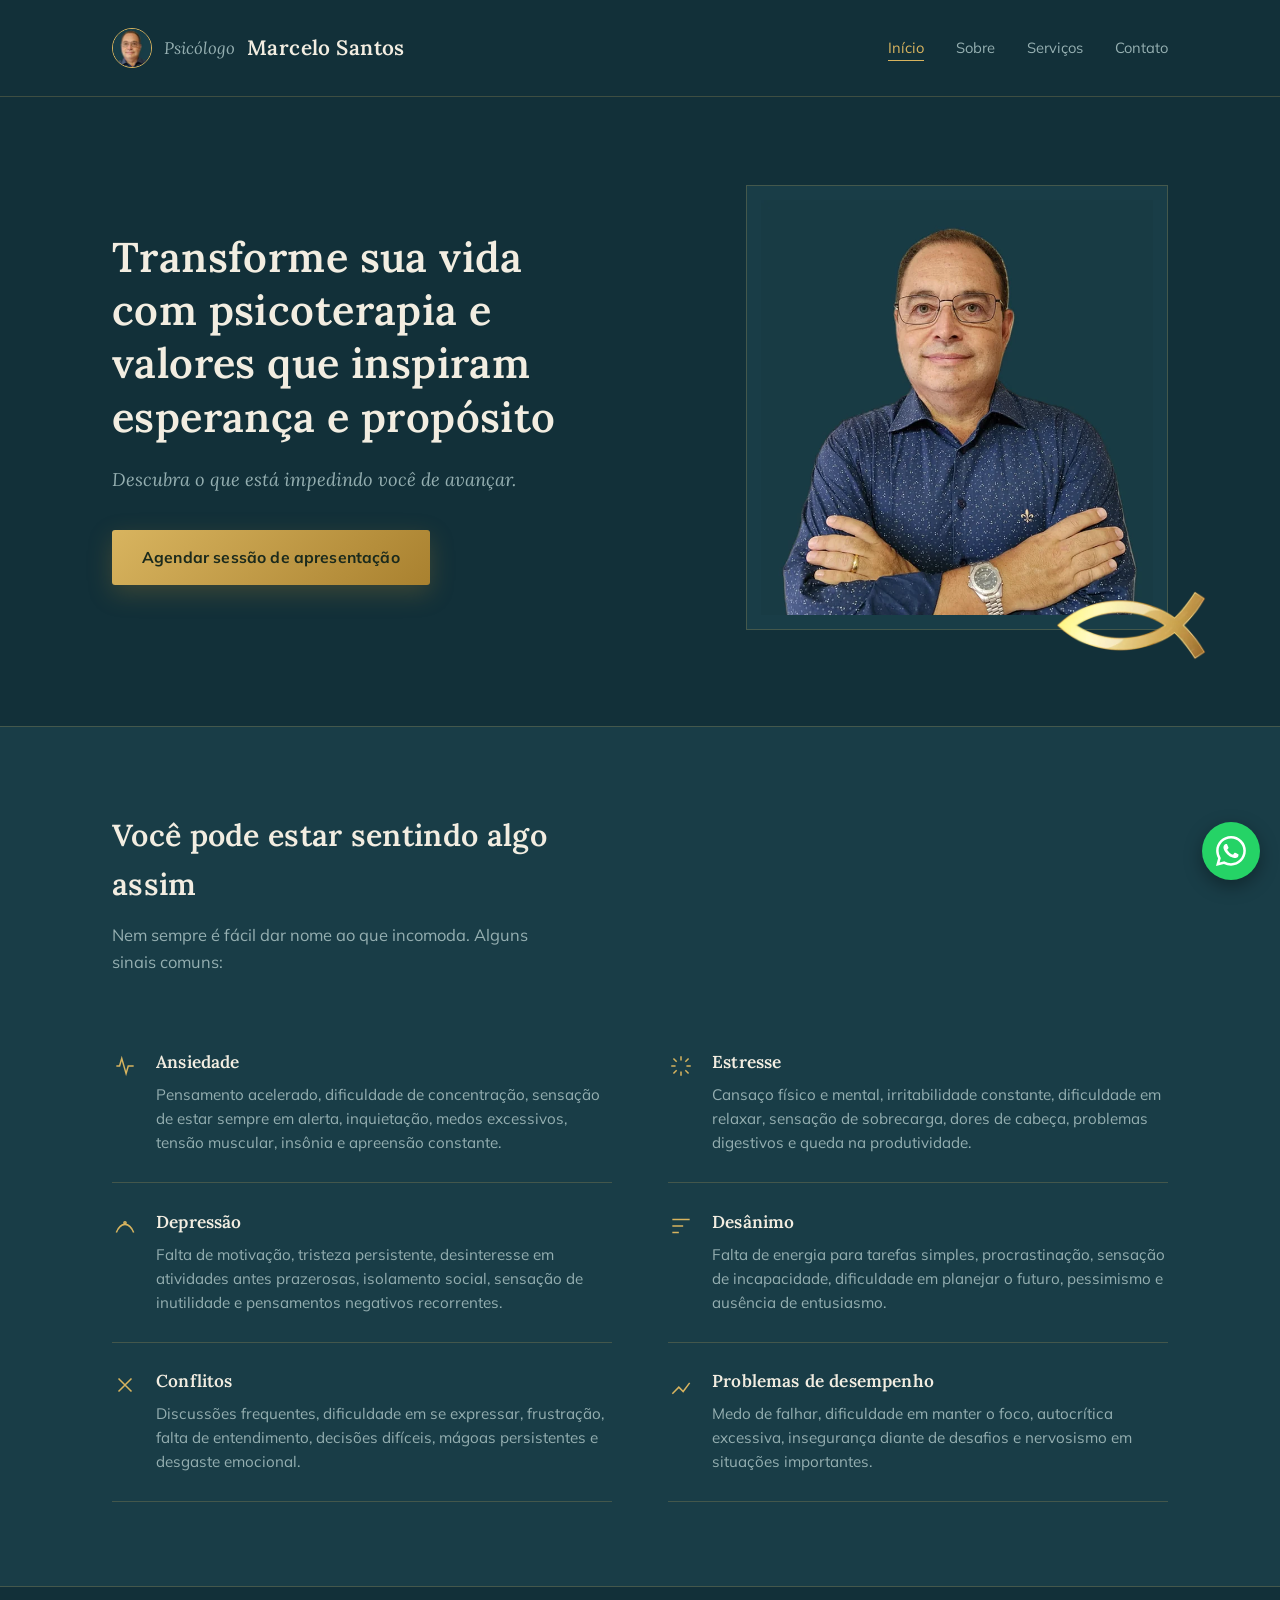
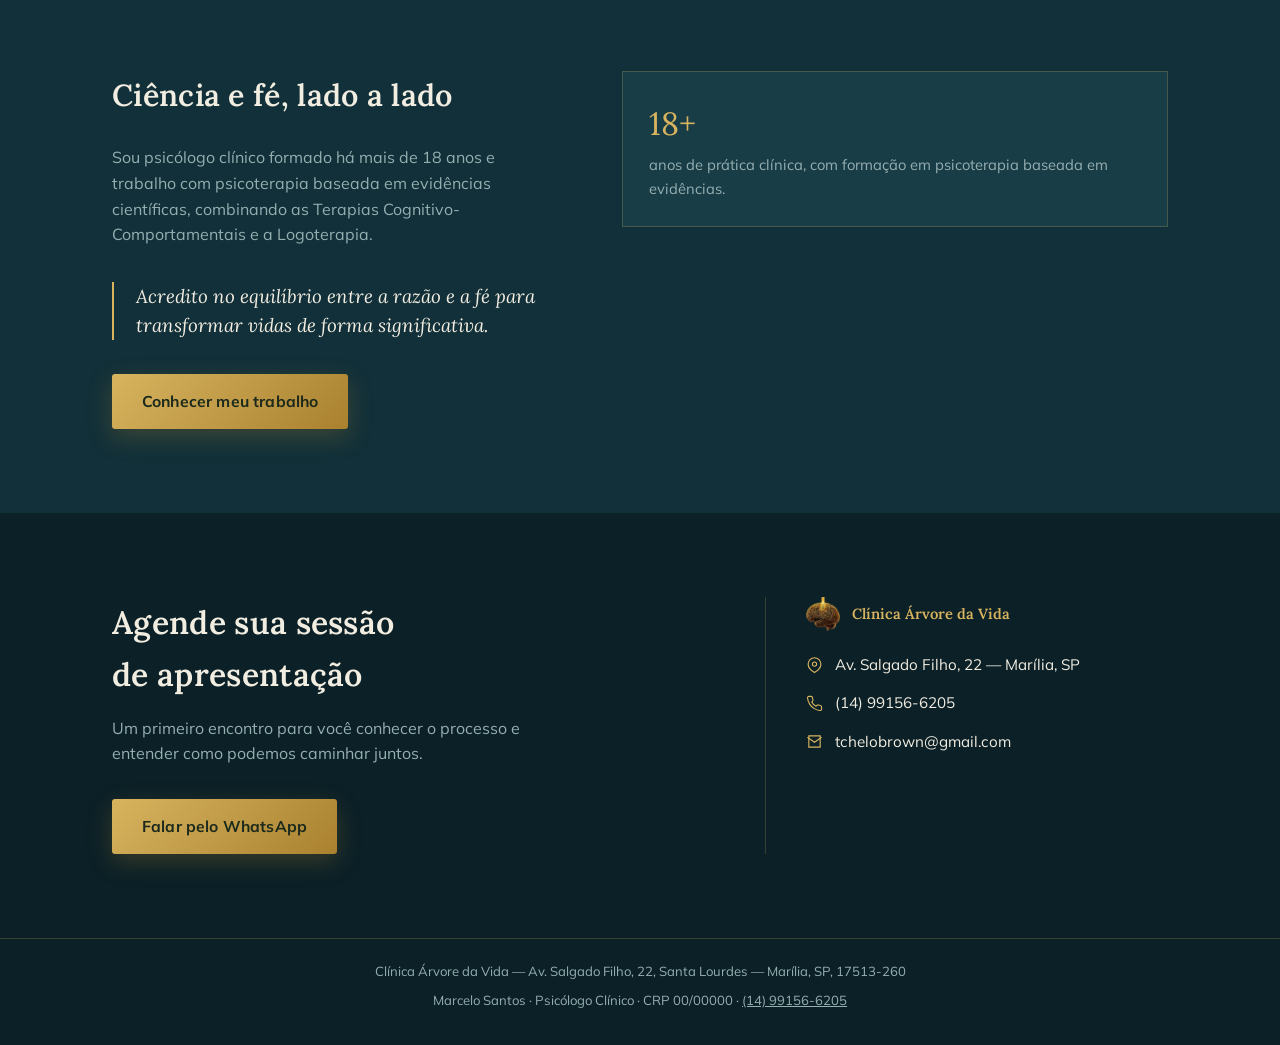
==== index.html @ e7fb35c3 "Adiciona botao flutuante de WhatsApp" ====
<!DOCTYPE html>
<html lang="pt-BR">
<head>
<meta charset="UTF-8">
<meta name="viewport" content="width=device-width, initial-scale=1.0">
<title>Marcelo Santos | Psicólogo clínico em Marília</title>
<meta name="description" content="Psicoterapia baseada em evidências. Atendimento online e presencial em Marília, SP.">
<link rel="canonical" href="https://www.psimarcelosantos.com.br/">
<meta property="og:type" content="website">
<meta property="og:locale" content="pt_BR">
<meta property="og:site_name" content="Marcelo Santos | Psicólogo clínico">
<meta property="og:title" content="Marcelo Santos | Psicólogo clínico em Marília">
<meta property="og:description" content="Psicoterapia baseada em evidências. Atendimento online e presencial em Marília, SP.">
<meta property="og:url" content="https://www.psimarcelosantos.com.br/">
<meta property="og:image" content="https://www.psimarcelosantos.com.br/assets/img/og-marcelo.jpg">
<meta property="og:image:width" content="1200">
<meta property="og:image:height" content="630">
<meta property="og:image:alt" content="Marcelo Santos, psicólogo clínico">
<meta name="twitter:card" content="summary_large_image">
<meta name="twitter:title" content="Marcelo Santos | Psicólogo clínico em Marília">
<meta name="twitter:description" content="Psicoterapia baseada em evidências. Atendimento online e presencial em Marília, SP.">
<meta name="twitter:image" content="https://www.psimarcelosantos.com.br/assets/img/og-marcelo.jpg">
<link rel="icon" type="image/png" sizes="32x32" href="assets/img/favicon-32.png">
<link rel="apple-touch-icon" href="assets/img/apple-touch-icon.png">
<meta name="theme-color" content="#123039">
<link rel="preconnect" href="https://fonts.googleapis.com">
<link rel="preconnect" href="https://fonts.gstatic.com" crossorigin>
<link href="https://fonts.googleapis.com/css2?family=Lora:ital,wght@0,400;0,500;0,600;1,400&family=Mulish:wght@400;500;600;700;800&display=swap" rel="stylesheet">
<link rel="stylesheet" href="assets/css/style.css">
<script type="application/ld+json">
{
  "@context": "https://schema.org",
  "@type": "Psychologist",
  "@id": "https://www.psimarcelosantos.com.br/#marcelo",
  "name": "Marcelo Santos",
  "description": "Psicólogo clínico com mais de 18 anos de prática, atuando com Terapias Cognitivo-Comportamentais e Logoterapia.",
  "url": "https://www.psimarcelosantos.com.br/",
  "image": "https://www.psimarcelosantos.com.br/assets/img/og-marcelo.jpg",
  "telephone": "+55-14-99156-6205",
  "email": "tchelobrown@gmail.com",
  "priceRange": "$$",
  "address": {
    "@type": "PostalAddress",
    "streetAddress": "Av. Salgado Filho, 22",
    "addressLocality": "Marília",
    "addressRegion": "SP",
    "postalCode": "17513-260",
    "addressCountry": "BR"
  },
  "areaServed": [
    {
      "@type": "City",
      "name": "Marília"
    },
    {
      "@type": "Country",
      "name": "Brasil"
    }
  ],
  "availableService": [
    {
      "@type": "MedicalTherapy",
      "name": "Terapia Cognitivo-Comportamental"
    },
    {
      "@type": "MedicalTherapy",
      "name": "Logoterapia"
    }
  ],
  "medicalSpecialty": "Psychiatric",
  "knowsLanguage": "pt-BR"
}
</script>
<script>document.documentElement.classList.add("js");</script>
</head>
<body>

<header>
  <div class="wrap">
    <a class="brand" href="index.html" style="text-decoration:none;">
      <img class="avatar" src="assets/img/avatar-80.webp" alt="" width="40" height="40">
      <span class="first">Psicólogo</span>
      <span class="last">Marcelo Santos</span>
    </a>
    <nav>
      <a class="active" href="index.html">Início</a>
      <a href="sobre.html">Sobre</a>
      <a href="servicos.html">Serviços</a>
      <a href="contato.html">Contato</a>
    </nav>
  </div>
</header>

<section class="hero">
  <div class="wrap">
    <div>
      <h1>Transforme sua vida com psicoterapia e valores que inspiram esperança e propósito</h1>
      <p class="sub">Descubra o que está impedindo você de avançar.</p>
      <a class="btn-gold" href="https://wa.me/5514991566205" target="_blank" rel="noopener">Agendar sessão de apresentação</a>
    </div>
    <div class="hero-photo">
      <div class="frame">
        <img src="assets/img/marcelo.webp" alt="Marcelo Santos, psicólogo clínico" width="700" height="742" fetchpriority="high">
      </div>
      <img class="fish-watermark" src="assets/img/peixe.webp" alt="" aria-hidden="true" width="320" height="148">
    </div>
  </div>
</section>

<section class="signs" id="sinais">
  <div class="wrap">
    <div class="section-head" data-reveal>
      <h2>Você pode estar sentindo algo assim</h2>
      <p>Nem sempre é fácil dar nome ao que incomoda. Alguns sinais comuns:</p>
    </div>
    <div class="signs-grid">

      <div class="sign" data-reveal data-reveal-delay="0">
        <svg viewBox="0 0 24 24" aria-hidden="true"><path d="M4 12h3l2-7 4 14 2-7h5"/></svg>
        <div>
          <h3>Ansiedade</h3>
          <p>Pensamento acelerado, dificuldade de concentração, sensação de estar sempre em alerta, inquietação, medos excessivos, tensão muscular, insônia e apreensão constante.</p>
        </div>
      </div>

      <div class="sign" data-reveal data-reveal-delay="70">
        <svg viewBox="0 0 24 24" aria-hidden="true"><path d="M12 3v4M12 17v4M5 5l3 3M16 16l3 3M3 12h4M17 12h4M5 19l3-3M16 8l3-3"/></svg>
        <div>
          <h3>Estresse</h3>
          <p>Cansaço físico e mental, irritabilidade constante, dificuldade em relaxar, sensação de sobrecarga, dores de cabeça, problemas digestivos e queda na produtividade.</p>
        </div>
      </div>

      <div class="sign" data-reveal data-reveal-delay="140">
        <svg viewBox="0 0 24 24" aria-hidden="true"><path d="M4 18c4-10 12-10 16 0"/><circle cx="12" cy="9" r="1"/></svg>
        <div>
          <h3>Depressão</h3>
          <p>Falta de motivação, tristeza persistente, desinteresse em atividades antes prazerosas, isolamento social, sensação de inutilidade e pensamentos negativos recorrentes.</p>
        </div>
      </div>

      <div class="sign" data-reveal data-reveal-delay="210">
        <svg viewBox="0 0 24 24" aria-hidden="true"><path d="M4 6h16M4 12h10M4 18h6"/></svg>
        <div>
          <h3>Desânimo</h3>
          <p>Falta de energia para tarefas simples, procrastinação, sensação de incapacidade, dificuldade em planejar o futuro, pessimismo e ausência de entusiasmo.</p>
        </div>
      </div>

      <div class="sign" data-reveal data-reveal-delay="280">
        <svg viewBox="0 0 24 24" aria-hidden="true"><path d="M6 6l6 6-6 6M18 6l-6 6 6 6"/></svg>
        <div>
          <h3>Conflitos</h3>
          <p>Discussões frequentes, dificuldade em se expressar, frustração, falta de entendimento, decisões difíceis, mágoas persistentes e desgaste emocional.</p>
        </div>
      </div>

      <div class="sign" data-reveal data-reveal-delay="350">
        <svg viewBox="0 0 24 24" aria-hidden="true"><path d="M4 20l6-6 4 4 6-8"/></svg>
        <div>
          <h3>Problemas de desempenho</h3>
          <p>Medo de falhar, dificuldade em manter o foco, autocrítica excessiva, insegurança diante de desafios e nervosismo em situações importantes.</p>
        </div>
      </div>

    </div>
  </div>
</section>

<section class="bio">
  <div class="wrap">
    <div>
      <h2>Ciência e fé, lado a lado</h2>
      <p>Sou psicólogo clínico formado há mais de 18 anos e trabalho com psicoterapia baseada em evidências científicas, combinando as Terapias Cognitivo-Comportamentais e a Logoterapia.</p>
      <p class="pull">Acredito no equilíbrio entre a razão e a fé para transformar vidas de forma significativa.</p>
      <a class="btn-gold" href="sobre.html">Conhecer meu trabalho</a>
    </div>
    <div class="bio-side" data-reveal>
      <div class="credential">
        <span class="num">18+</span>
        <p>anos de prática clínica, com formação em psicoterapia baseada em evidências.</p>
      </div>
    </div>
  </div>
</section>

<section class="cta">
  <div class="wrap">
    <div>
      <h2>Agende sua sessão de apresentação</h2>
      <p>Um primeiro encontro para você conhecer o processo e entender como podemos caminhar juntos.</p>
      <a class="btn-gold" href="https://wa.me/5514991566205" target="_blank" rel="noopener">Falar pelo WhatsApp</a>
    </div>
    <div class="contact-block" data-reveal>
      <div class="clinic">
        <img class="clinic-logo" src="assets/img/cerebro.webp" alt="" width="140" height="137" loading="lazy">
        <span><strong>Clínica Árvore da Vida</strong></span>
      </div>
      <div class="contact-line">
        <svg viewBox="0 0 24 24" aria-hidden="true"><path d="M21 10c0 7-9 12-9 12s-9-5-9-12a9 9 0 0 1 18 0z"/><circle cx="12" cy="10" r="3"/></svg>
        <a href="https://www.google.com/maps/search/?api=1&amp;query=Av.+Salgado+Filho,+22,+Santa+Lourdes,+Mar%C3%ADlia+-+SP,+17513-260" target="_blank" rel="noopener">Av. Salgado Filho, 22 — Marília, SP</a>
      </div>
      <div class="contact-line">
        <svg viewBox="0 0 24 24" aria-hidden="true"><path d="M22 16.92v3a2 2 0 0 1-2.18 2 19.8 19.8 0 0 1-8.63-3.07 19.5 19.5 0 0 1-6-6 19.8 19.8 0 0 1-3.07-8.67A2 2 0 0 1 4.11 2h3a2 2 0 0 1 2 1.72c.13.96.36 1.9.68 2.81a2 2 0 0 1-.45 2.11L8.09 9.91a16 16 0 0 0 6 6l1.27-1.27a2 2 0 0 1 2.11-.45c.91.32 1.85.55 2.81.68A2 2 0 0 1 22 16.92z"/></svg>
        <a href="tel:+5514991566205">(14) 99156-6205</a>
      </div>
      <div class="contact-line">
        <svg viewBox="0 0 24 24" aria-hidden="true"><path d="M4 4h16v16H4z"/><path d="M22 6l-10 7L2 6"/></svg>
        <a href="mailto:tchelobrown@gmail.com">tchelobrown@gmail.com</a>
      </div>
    </div>
  </div>
</section>

<!-- TODO Pedro: o CRP é obrigatório em divulgação (CFP). Pedir o número ao Marcelo e trocar abaixo. -->
<footer>
  <div class="wrap">
    <p style="margin:0 0 8px;">Clínica Árvore da Vida — Av. Salgado Filho, 22, Santa Lourdes — Marília, SP, 17513-260</p>
    <p style="margin:0;">Marcelo Santos · Psicólogo Clínico · CRP 00/00000 · <a href="tel:+5514991566205">(14) 99156-6205</a></p>
  </div>
</footer>

<script src="assets/js/reveal.js" defer></script>

<a class="whats-float"
   href="https://wa.me/5514991566205?text=Ol%C3%A1%2C%20vim%20pelo%20site%20e%20gostaria%20de%20agendar%20uma%20sess%C3%A3o%20de%20apresenta%C3%A7%C3%A3o."
   target="_blank" rel="noopener"
   aria-label="Conversar pelo WhatsApp">
  <span class="ico" aria-hidden="true"></span>
</a>
</body>
</html>
---- assets/css/style.css ----
:root{
    --bg-deep:#123039;
    --bg-panel:#193d47;
    --bg-darker:#0b2027;
    --text-light:#f2ede1;
    --text-muted:#95afb1;
    --gold:#d8b45f;
    --gold-deep:#a9812f;
    --line: rgba(216,180,95,0.22);
  }
  *{box-sizing:border-box;}
  html{scroll-behavior:smooth;}
  body{
    margin:0;
    background:var(--bg-deep);
    color:var(--text-light);
    font-family:'Mulish', sans-serif;
    line-height:1.6;
    -webkit-font-smoothing:antialiased;
  }
  h1,h2,h3,.serif{
    font-family:'Lora', serif;
    font-weight:600;
    letter-spacing:0.01em;
    color:var(--text-light);
  }
  a{color:inherit;}
  img{max-width:100%; display:block;}
  .wrap{
    max-width:1120px;
    margin:0 auto;
    padding:0 32px;
  }
  .fish{
    display:inline-block;
    vertical-align:middle;
  }

  /* ---------- header ---------- */
  header{
    padding:28px 0;
    border-bottom:1px solid var(--line);
  }
  header .wrap{
    display:flex;
    align-items:center;
    justify-content:space-between;
  }
  .brand{
    display:flex;
    align-items:center;
    gap:12px;
    font-family:'Lora', serif;
  }
  .brand .avatar{
    width:40px;
    height:40px;
    border-radius:50%;
    object-fit:cover;
    border:1px solid var(--gold);
  }
  .brand .first{font-size:1.05rem; color:var(--text-muted); font-style:italic;}
  .brand .last{font-size:1.3rem; font-weight:600; letter-spacing:0.02em;}
  header nav a{
    color:var(--text-muted);
    text-decoration:none;
    font-size:0.92rem;
    margin-left:28px;
  }
  header nav a:hover{color:var(--gold);}
  @media (max-width:640px){ header nav{display:none;} }

  /* ---------- hero ---------- */
  .hero{
    padding:88px 0 96px;
  }
  .hero .wrap{
    display:grid;
    grid-template-columns:1.15fr 0.85fr;
    gap:64px;
    align-items:center;
  }
  .hero h1{
    font-size:2.6rem;
    line-height:1.28;
    margin:0 0 22px;
    max-width:16ch;
  }
  .hero .sub{
    font-size:1.15rem;
    color:var(--text-muted);
    max-width:38ch;
    margin:0 0 36px;
    font-style:italic;
    font-family:'Lora', serif;
  }
  .btn-gold{
    display:inline-block;
    background:linear-gradient(135deg, var(--gold), var(--gold-deep));
    color:#1b2a1c;
    font-weight:700;
    padding:15px 30px;
    border-radius:3px;
    text-decoration:none;
    font-size:0.98rem;
    letter-spacing:0.01em;
    box-shadow:0 8px 24px rgba(169,129,47,0.28);
  }
  .btn-gold:hover{filter:brightness(1.06);}
  .hero-photo{
    position:relative;
  }
  .hero-photo .frame{
    position:relative;
    border:1px solid var(--line);
    padding:14px;
    background:var(--bg-panel);
  }
  .hero-photo img{
    width:100%;
    filter:saturate(0.92) contrast(1.02);
  }
  .hero-photo .fish-watermark{
    position:absolute;
    right:-38px;
    bottom:-30px;
    width:150px;
    height:auto;
    opacity:1;
  }
  @media (max-width:760px){
    .hero-photo .fish-watermark{width:104px; right:-14px; bottom:-18px;}
  }

  /* ---------- section shared ---------- */
  section{padding:84px 0;}
  .section-head{
    max-width:44ch;
    margin:0 0 48px;
  }
  .section-head h2{
    font-size:1.9rem;
    margin:0 0 14px;
  }
  .section-head p{
    color:var(--text-muted);
    margin:0;
    font-size:1.03rem;
  }

  /* ---------- signs / symptoms ---------- */
  .signs{background:var(--bg-panel); border-top:1px solid var(--line); border-bottom:1px solid var(--line);}
  .signs-grid{
    display:grid;
    grid-template-columns:repeat(2, 1fr);
    column-gap:56px;
  }
  .sign{
    padding:26px 0;
    border-bottom:1px solid var(--line);
    display:flex;
    gap:18px;
  }
  .sign svg{flex:none; width:26px; height:26px; margin-top:4px; stroke:var(--gold); fill:none; stroke-width:1.4;}
  .sign h3{font-size:1.08rem; margin:0 0 6px; font-weight:600;}
  .sign p{margin:0; color:var(--text-muted); font-size:0.95rem;}
  @media (max-width:760px){ .signs-grid{grid-template-columns:1fr;} }

  /* ---------- bio ---------- */
  .bio .wrap{
    display:grid;
    grid-template-columns:0.9fr 1.1fr;
    gap:64px;
    align-items:start;
  }
  .bio h2{font-size:1.9rem; margin:0 0 26px;}
  .bio p{margin:0 0 20px; color:var(--text-muted); max-width:56ch;}
  .bio .pull{
    font-family:'Lora', serif;
    font-style:italic;
    color:var(--text-light);
    font-size:1.18rem;
    line-height:1.55;
    border-left:2px solid var(--gold);
    padding-left:22px;
    margin:34px 0;
    max-width:48ch;
  }
  .bio-side{position:sticky; top:32px;}
  .bio-side .credential{
    border:1px solid var(--line);
    padding:26px;
    background:var(--bg-panel);
  }
  .bio-side .credential .num{
    font-family:'Lora', serif;
    font-size:2rem;
    color:var(--gold);
    display:block;
    margin-bottom:4px;
  }
  .bio-side .credential p{color:var(--text-muted); font-size:0.92rem; margin:0;}
  @media (max-width:760px){
    .bio .wrap{grid-template-columns:1fr;}
    .bio-side{position:static; margin-top:32px;}
  }

  /* ---------- faq ---------- */
  .faq{background:var(--bg-panel); border-top:1px solid var(--line); border-bottom:1px solid var(--line);}
  .faq-list{max-width:760px;}
  details{
    border-bottom:1px solid var(--line);
    padding:20px 0;
  }
  summary{
    cursor:pointer;
    list-style:none;
    font-family:'Lora', serif;
    font-size:1.08rem;
    display:flex;
    justify-content:space-between;
    align-items:center;
    gap:16px;
  }
  summary::-webkit-details-marker{display:none;}
  summary .plus{
    flex:none;
    width:22px; height:22px;
    border:1px solid var(--gold);
    border-radius:50%;
    position:relative;
  }
  summary .plus::before, summary .plus::after{
    content:'';
    position:absolute;
    background:var(--gold);
    top:50%; left:50%;
  }
  summary .plus::before{width:9px; height:1.4px; transform:translate(-50%,-50%);}
  summary .plus::after{width:1.4px; height:9px; transform:translate(-50%,-50%) rotate(0deg); transition:transform .3s cubic-bezier(0.32,0.72,0,1);}
  details[open] summary .plus::after{transform:translate(-50%,-50%) rotate(90deg);}
  details p{
    color:var(--text-muted);
    margin:16px 0 0;
    max-width:64ch;
    font-size:0.97rem;
  }

  /* ---------- cta / footer ---------- */
  .cta{background:var(--bg-darker); text-align:left;}
  .cta .wrap{
    display:grid;
    grid-template-columns:1.2fr 0.8fr;
    gap:48px;
  }
  .cta h2{font-size:2rem; margin:0 0 16px; max-width:16ch;}
  .cta p{color:var(--text-muted); max-width:42ch; margin:0 0 32px;}
  .contact-block{border-left:1px solid var(--line); padding-left:40px;}
  .contact-block .clinic{
    display:flex; align-items:center; gap:12px;
    margin-bottom:22px;
    color:var(--text-muted);
    font-size:0.92rem;
  }
  .contact-block .clinic-logo{
    width:34px;
    height:34px;
    object-fit:contain;
  }
  .contact-block .clinic strong{color:var(--gold); font-family:'Lora', serif; font-weight:600;}
  .contact-line{display:flex; gap:12px; align-items:center; margin-bottom:14px; font-size:0.95rem;}
  .contact-line svg{width:17px; height:17px; stroke:var(--gold); fill:none; stroke-width:1.6;}
  .contact-line a{text-decoration:none; color:var(--text-light);}
  .contact-line a:hover{color:var(--gold);}
  @media (max-width:760px){
    .cta .wrap{grid-template-columns:1fr;}
    .contact-block{border-left:none; padding-left:0; border-top:1px solid var(--line); padding-top:32px;}
  }
  footer{
    background:var(--bg-darker);
    border-top:1px solid var(--line);
    padding:22px 0 34px;
    font-size:0.82rem;
    color:var(--text-muted);
    text-align:center;
  }

  /* ================= navegação multipágina ================= */
  header nav a.active{
    color:var(--gold);
    border-bottom:1px solid var(--gold);
    padding-bottom:3px;
  }
  header nav a:focus-visible,
  .btn-gold:focus-visible,
  a:focus-visible,
  summary:focus-visible{
    outline:2px solid var(--gold);
    outline-offset:3px;
  }
  /* o CSS original escondia a navegação no mobile.
     num site de 4 páginas isso deixa o visitante sem saída. */
  @media (max-width:640px){
    header .wrap{flex-direction:column; gap:16px;}
    header nav{display:flex; flex-wrap:wrap; justify-content:center; gap:6px 0;}
    header nav a{margin:0 14px;}
  }

  /* ================= cabeçalho de página interna ================= */
  .page-head{
    padding:64px 0 52px;
    border-bottom:1px solid var(--line);
    background:var(--bg-darker);
  }
  .page-head h1{
    font-size:clamp(1.9rem, 4vw, 2.7rem);
    margin:0 0 14px;
    max-width:20ch;
  }
  .page-head p{
    color:var(--text-muted);
    max-width:62ch;
    margin:0;
    font-size:1.05rem;
  }

  /* ================= abordagens (serviços) ================= */
  .approach-grid{
    display:grid;
    grid-template-columns:repeat(2, 1fr);
    gap:28px;
    margin-top:40px;
  }
  .approach{
    border:1px solid var(--line);
    border-left:3px solid var(--gold);
    padding:28px 30px;
    background:var(--bg-panel);
  }
  .approach h3{margin:0 0 12px; font-size:1.25rem;}
  .approach p{margin:0; color:var(--text-muted);}
  @media (max-width:760px){ .approach-grid{grid-template-columns:1fr;} }

  /* ================= modalidades ================= */
  .modes{
    display:grid;
    grid-template-columns:repeat(2,1fr);
    gap:28px;
    margin-top:40px;
  }
  .mode{
    padding:30px;
    border:1px solid var(--line);
    background:var(--bg-darker);
  }
  .mode h3{margin:0 0 10px; font-size:1.2rem;}
  .mode p{margin:0; color:var(--text-muted);}
  @media (max-width:760px){ .modes{grid-template-columns:1fr;} }

  /* ================= página de contato ================= */
  .contact-grid{
    display:grid;
    grid-template-columns:1fr 1fr;
    gap:56px;
    align-items:start;
  }
  .contact-card{
    border:1px solid var(--line);
    background:var(--bg-panel);
    padding:34px;
  }
  .contact-card h2{margin:0 0 20px; font-size:1.45rem;}
  .contact-card .contact-line{margin-bottom:16px;}
  .hours{
    margin-top:28px;
    padding-top:22px;
    border-top:1px solid var(--line);
    color:var(--text-muted);
    font-size:0.95rem;
  }
  @media (max-width:760px){ .contact-grid{grid-template-columns:1fr; gap:36px;} }

  /* ================= respeito a preferências do sistema ================= */
  @media (prefers-reduced-motion: reduce){
    html{scroll-behavior:auto;}
    *{transition:none !important; animation:none !important;}
  }

  /* seção em coluna única (serviços/contato) */
  .bio.stack .wrap{display:block;}

  /* ================================================================
     Correção de responsividade.
     O CSS de origem definia .hero .wrap como grid de 2 colunas sem
     nenhum breakpoint, então o hero nunca colapsava no celular.
     Tipografia e espaçamentos também eram todos fixos.
     ================================================================ */

  body{overflow-x:hidden;}

  .wrap{padding:0 clamp(20px, 5vw, 32px);}
  section{padding:clamp(52px, 9vw, 84px) 0;}

  .hero{padding:clamp(48px, 8vw, 88px) 0 clamp(56px, 9vw, 96px);}
  .hero h1{
    font-size:clamp(1.8rem, 5.6vw, 2.6rem);
    max-width:18ch;
  }
  .hero .sub{font-size:clamp(1rem, 2.8vw, 1.15rem);}

  .page-head h1{font-size:clamp(1.75rem, 5.2vw, 2.7rem);}
  .bio h2, .signs h2, .faq h2{font-size:clamp(1.45rem, 4.4vw, 1.9rem);}
  .cta h2{font-size:clamp(1.5rem, 4.6vw, 2rem);}

  @media (max-width:860px){
    .hero .wrap{
      grid-template-columns:1fr;
      gap:40px;
    }
    .hero h1{max-width:100%;}
    .hero .sub{max-width:100%;}
    .hero-photo{max-width:420px;}
    .hero-photo .fish-watermark{width:112px; right:4px; bottom:-22px;}
  }

  @media (max-width:520px){
    .btn-gold{display:block; text-align:center; padding:16px 20px;}
    .hero-photo .frame{padding:10px;}
    .hero-photo .fish-watermark{width:88px; right:2px; bottom:-16px;}
    .brand .last{font-size:1.12rem;}
    .brand .first{font-size:0.95rem;}
    .brand .avatar{width:34px; height:34px;}
    .bio-side .credential .num{font-size:1.7rem;}
    .contact-card{padding:24px 20px;}
  }

  /* Os atributos width/height do HTML entram como dica de estilo.
     Sem height:auto, a altura do atributo trava e a imagem distorce. */
  img{max-width:100%; height:auto;}
  .hero-photo img{width:100%; height:auto;}
  .brand .avatar{height:40px;}
  .clinic-logo{height:auto;}

  footer .wrap{padding-top:0; padding-bottom:0;}
  footer a{color:var(--text-muted);}
  footer a:hover{color:var(--gold);}

  /* Tamanho por contexto: compacto no bloco de CTA, com presença
     na coluna da página de contato. Antes estava preso a
     .contact-block e, fora dali, caía no tamanho natural do arquivo. */
  .clinic{display:flex; align-items:center; gap:14px;}
  .clinic-logo{width:68px; height:68px; object-fit:contain;}
  .contact-block .clinic-logo{width:34px; height:34px;}
  .contact-grid .clinic{gap:16px; margin-bottom:24px;}
  .contact-grid .clinic span{font-size:1.15rem;}
  @media (max-width:520px){ .clinic-logo{width:54px; height:54px;} }

  /* ================================================================
     Revelação no scroll.
     A classe .js é adicionada por um script inline no <head>. Sem JS,
     nada fica escondido: o seletor .js nem existe e o conteúdo aparece.
     ================================================================ */
  .js [data-reveal]{
    opacity:0;
    transform:translateY(14px);
    transition:opacity .55s ease-out, transform .55s ease-out;
    will-change:opacity, transform;
  }
  .js [data-reveal].is-visible{
    opacity:1;
    transform:none;
  }
  @media (prefers-reduced-motion: reduce){
    .js [data-reveal]{opacity:1; transform:none; transition:none;}
  }

  /* O parágrafo entra com um leve deslocamento ao abrir, para o olho
     encontrar o começo do texto em vez de ele surgir pronto. */
  details[open] p{ animation:faq-entra .34s ease-out .04s both; }
  @keyframes faq-entra{
    from{ opacity:0; transform:translateY(-4px); }
    to{ opacity:1; transform:none; }
  }
  @media (prefers-reduced-motion: reduce){
    details[open] p{animation:none;}
    summary .plus::after{transition:none;}
  }

  .whats-float{
    position:fixed;
    right:calc(20px + env(safe-area-inset-right, 0px));
    bottom:calc(20px + env(safe-area-inset-bottom, 0px));
    z-index:1000;
    width:58px; height:58px;
    border-radius:50%;
    background:#25d366;
    display:flex; align-items:center; justify-content:center;
    box-shadow:0 6px 18px rgba(0,0,0,.35);
    transition:transform .2s ease, box-shadow .2s ease;
  }
  .whats-float .ico{
    width:30px; height:30px;
    background:#fff;
    -webkit-mask:url("../img/whatsapp.svg") center / contain no-repeat;
            mask:url("../img/whatsapp.svg") center / contain no-repeat;
  }
  .whats-float:hover{transform:translateY(-2px); box-shadow:0 10px 24px rgba(0,0,0,.4);}
  .whats-float:focus-visible{outline:2px solid var(--gold); outline-offset:4px;}
  @media (max-width:520px){
    .whats-float{width:52px; height:52px; right:calc(16px + env(safe-area-inset-right, 0px)); bottom:calc(16px + env(safe-area-inset-bottom, 0px));}
  }
  /* respiro no fim da página para o botão não cobrir o rodapé no celular */
  @media (max-width:760px){
    footer{padding-bottom:88px;}
  }
  @media (prefers-reduced-motion: reduce){ .whats-float{transition:none;} }
  @media print{ .whats-float{display:none;} }
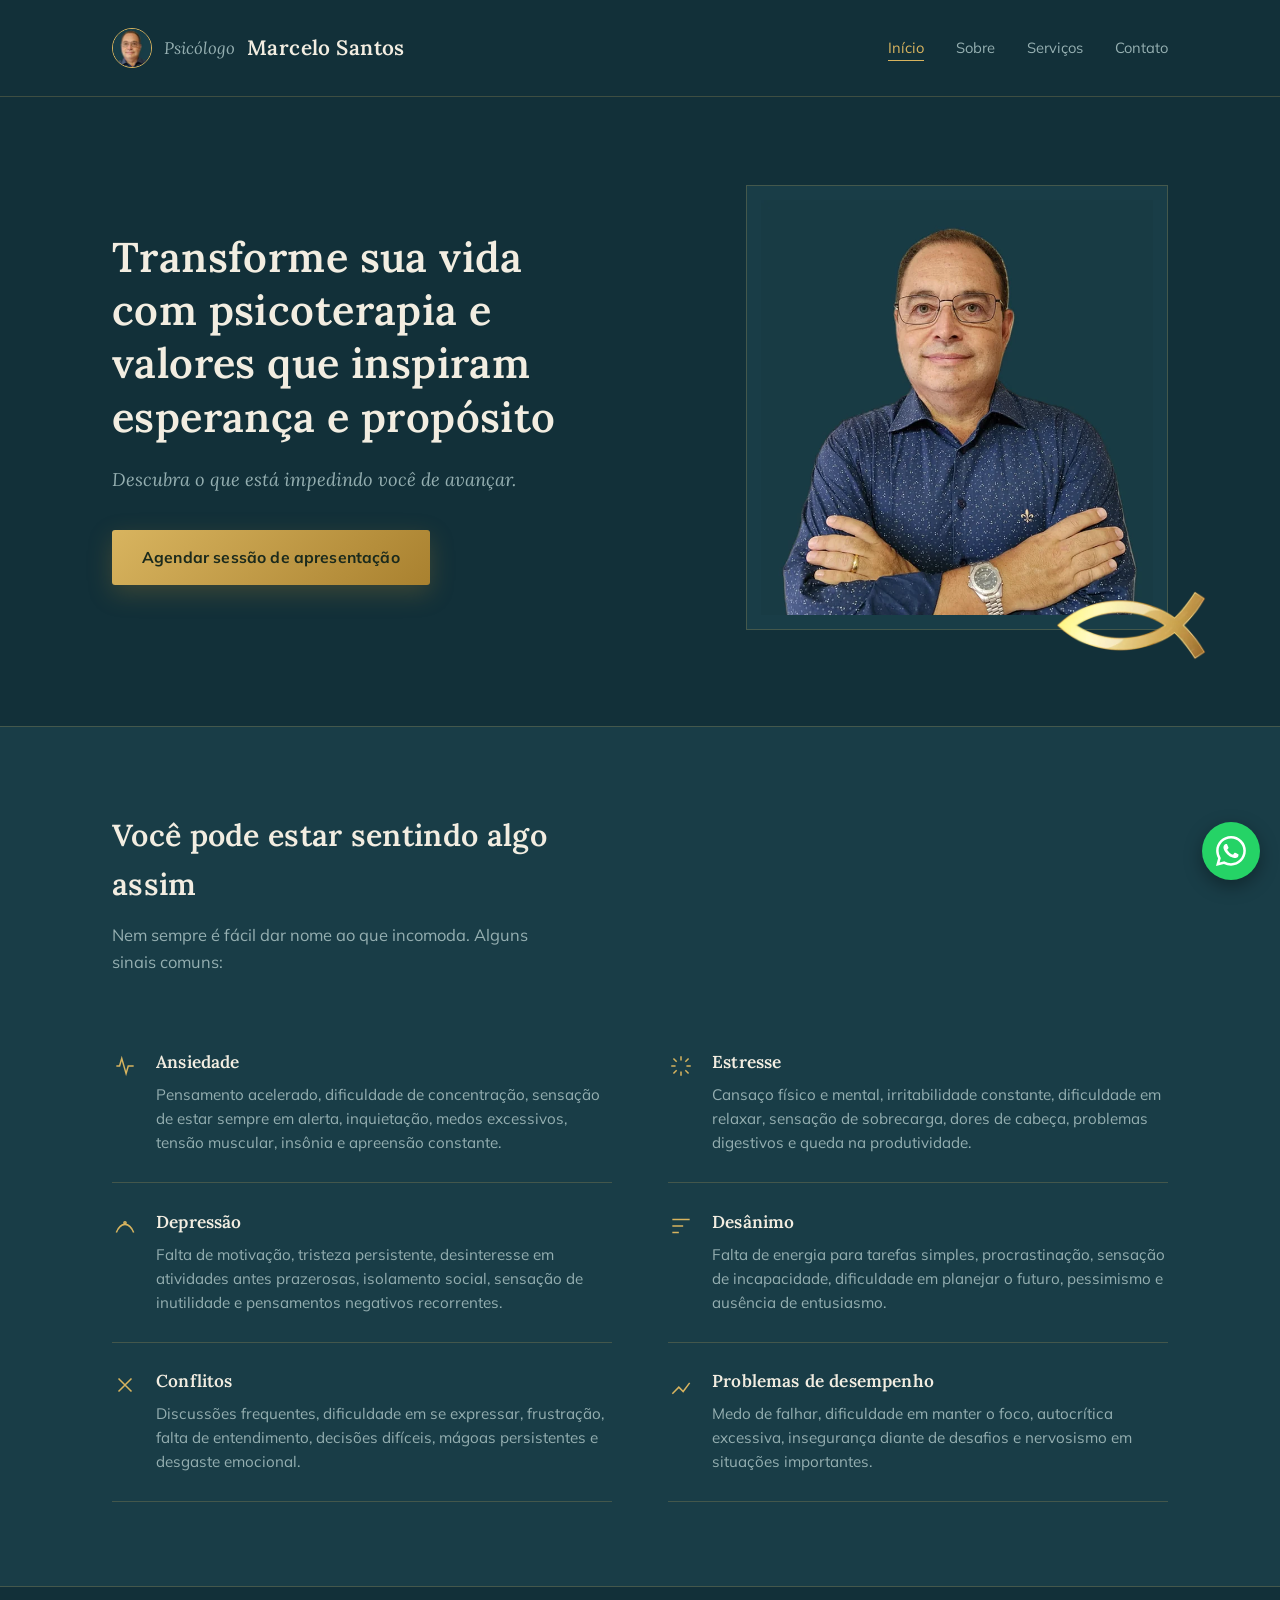
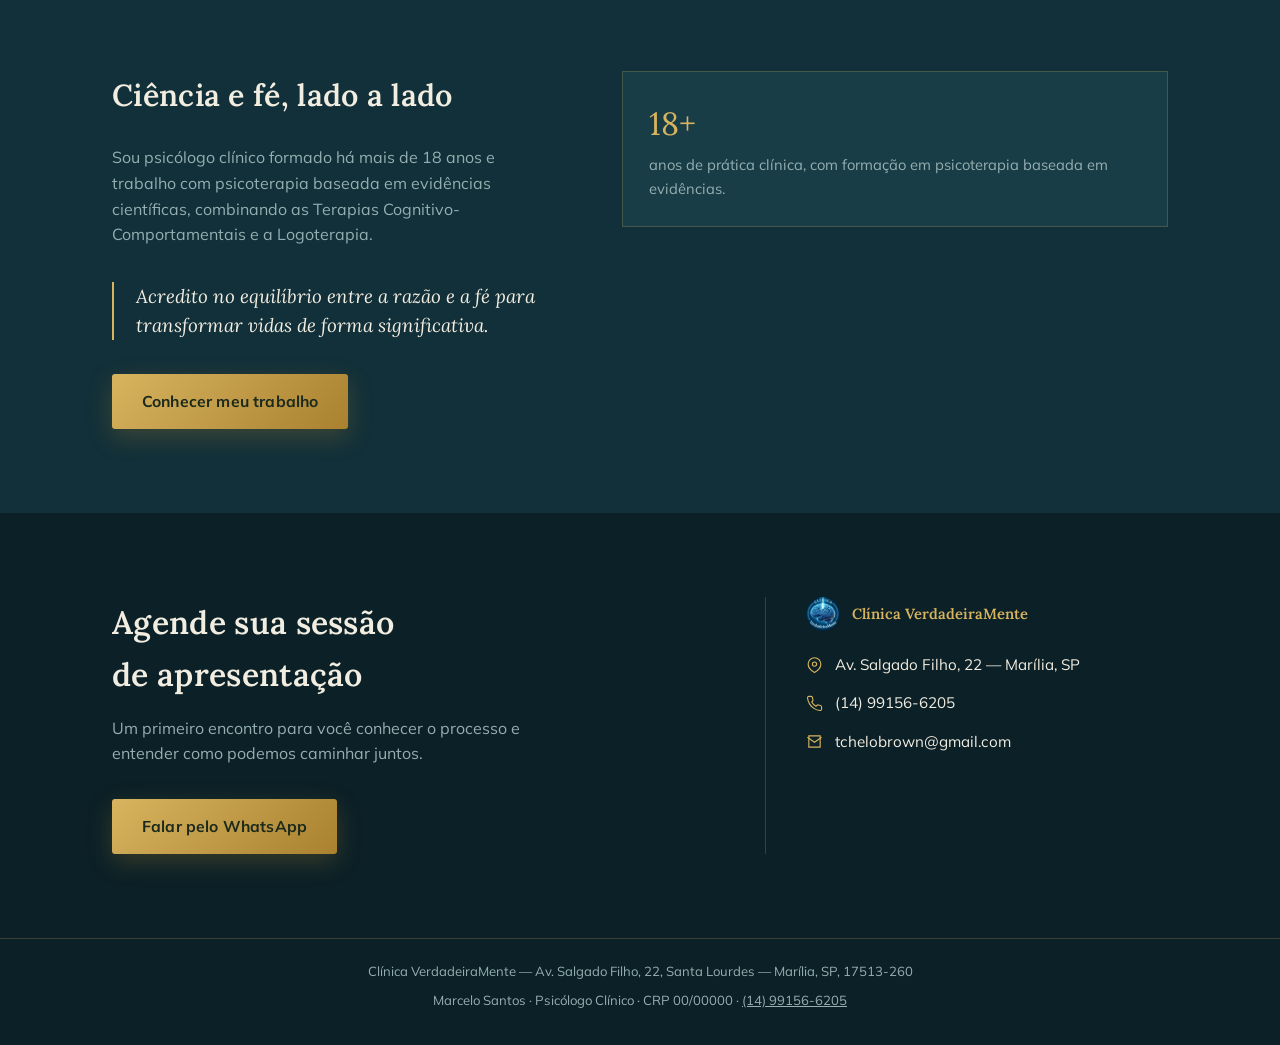
==== commit d7823dd1: "Clinica VerdadeiraMente: novo nome e logo" ====
--- a/index.html
+++ b/index.html
@@ -26,7 +26,7 @@
 <link rel="preconnect" href="https://fonts.googleapis.com">
 <link rel="preconnect" href="https://fonts.gstatic.com" crossorigin>
 <link href="https://fonts.googleapis.com/css2?family=Lora:ital,wght@0,400;0,500;0,600;1,400&family=Mulish:wght@400;500;600;700;800&display=swap" rel="stylesheet">
-<link rel="stylesheet" href="assets/css/style.css">
+<link rel="stylesheet" href="assets/css/style.css?v=3">
 <script type="application/ld+json">
 {
   "@context": "https://schema.org",
@@ -193,8 +193,8 @@
     </div>
     <div class="contact-block" data-reveal>
       <div class="clinic">
-        <img class="clinic-logo" src="assets/img/cerebro.webp" alt="" width="140" height="137" loading="lazy">
-        <span><strong>Clínica Árvore da Vida</strong></span>
+        <img class="clinic-logo" src="assets/img/logo-clinica.webp" alt="" width="160" height="160" loading="lazy">
+        <span><strong>Clínica VerdadeiraMente</strong></span>
       </div>
       <div class="contact-line">
         <svg viewBox="0 0 24 24" aria-hidden="true"><path d="M21 10c0 7-9 12-9 12s-9-5-9-12a9 9 0 0 1 18 0z"/><circle cx="12" cy="10" r="3"/></svg>
@@ -215,12 +215,12 @@
 <!-- TODO Pedro: o CRP é obrigatório em divulgação (CFP). Pedir o número ao Marcelo e trocar abaixo. -->
 <footer>
   <div class="wrap">
-    <p style="margin:0 0 8px;">Clínica Árvore da Vida — Av. Salgado Filho, 22, Santa Lourdes — Marília, SP, 17513-260</p>
+    <p style="margin:0 0 8px;">Clínica VerdadeiraMente — Av. Salgado Filho, 22, Santa Lourdes — Marília, SP, 17513-260</p>
     <p style="margin:0;">Marcelo Santos · Psicólogo Clínico · CRP 00/00000 · <a href="tel:+5514991566205">(14) 99156-6205</a></p>
   </div>
 </footer>
 
-<script src="assets/js/reveal.js" defer></script>
+<script src="assets/js/reveal.js?v=2" defer></script>
 
 <a class="whats-float"
    href="https://wa.me/5514991566205?text=Ol%C3%A1%2C%20vim%20pelo%20site%20e%20gostaria%20de%20agendar%20uma%20sess%C3%A3o%20de%20apresenta%C3%A7%C3%A3o."
--- a/assets/css/style.css
+++ b/assets/css/style.css
@@ -514,4 +514,6 @@
     footer{padding-bottom:88px;}
   }
   @media (prefers-reduced-motion: reduce){ .whats-float{transition:none;} }
-  @media print{ .whats-float{display:none;} }+  @media print{ .whats-float{display:none;} }
+    /* logo da clínica em selo redondo */
+  .clinic-logo{border-radius:50%; object-fit:cover;}
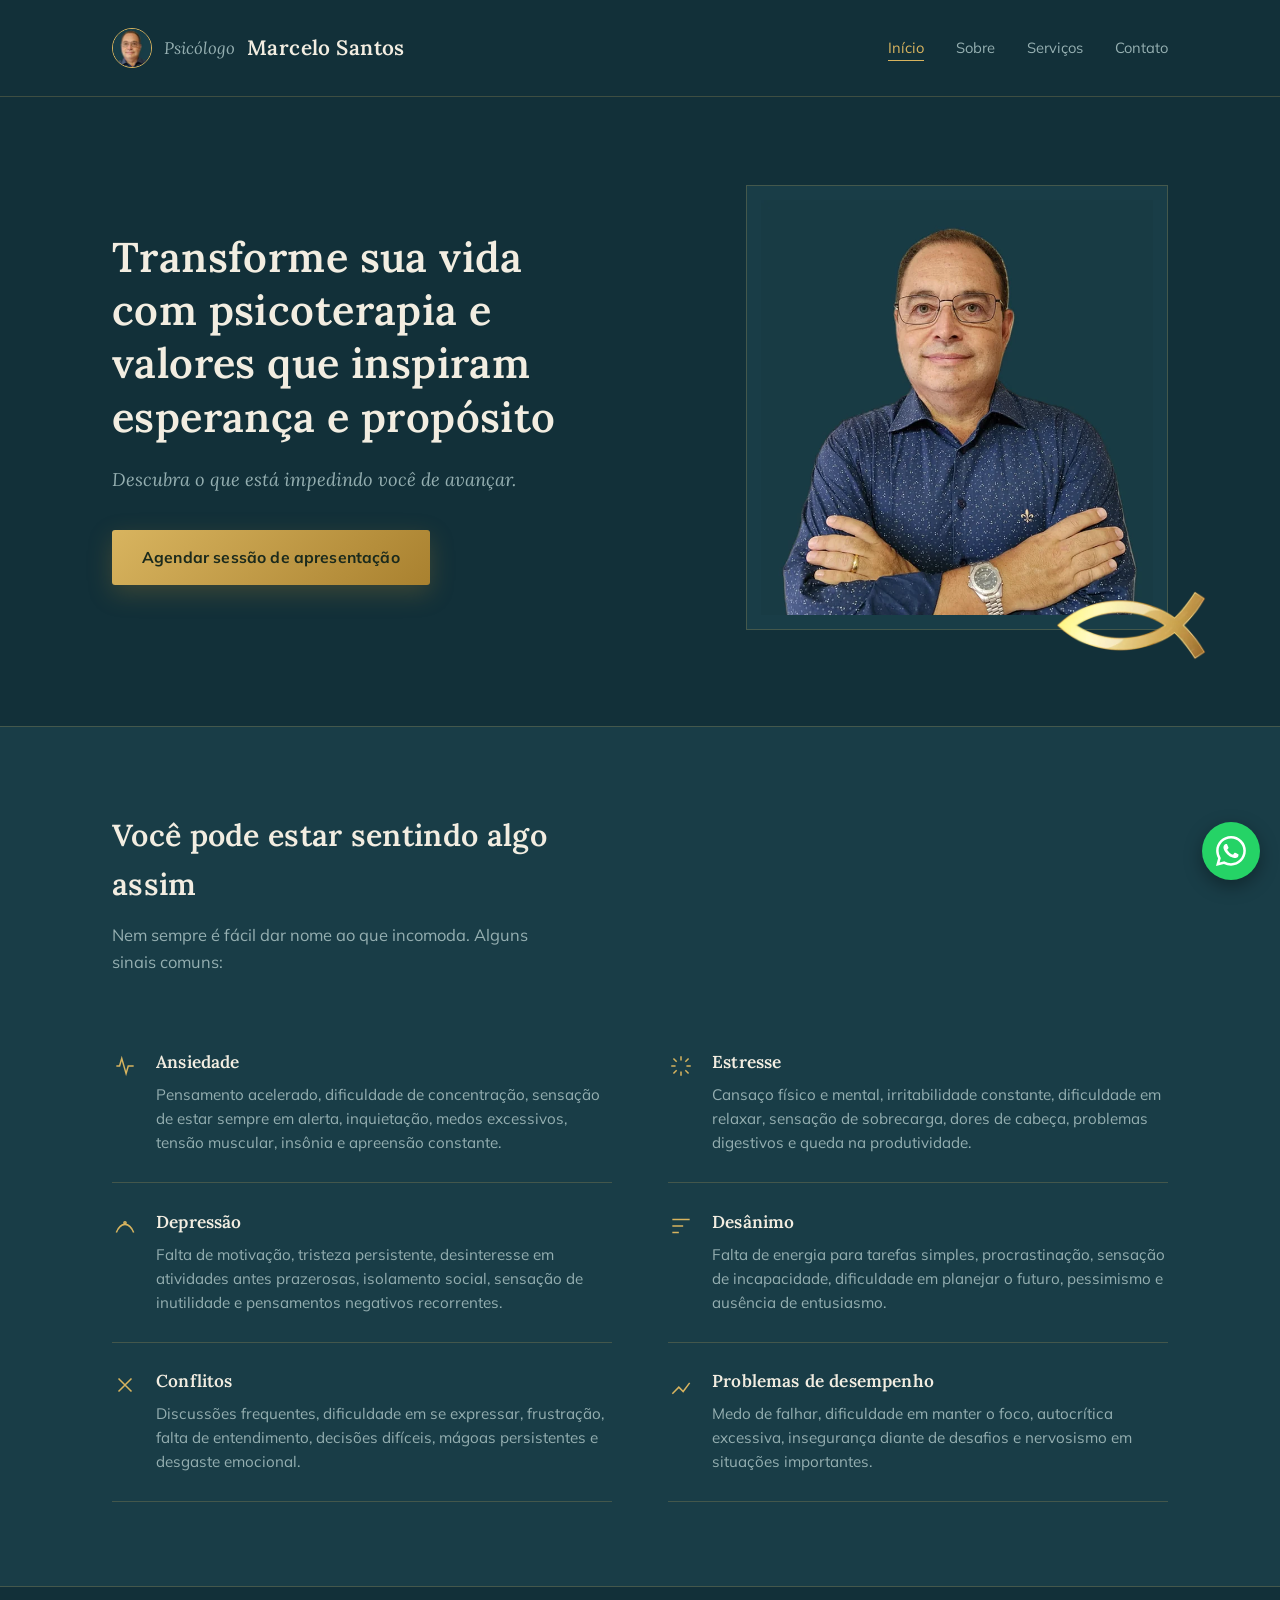
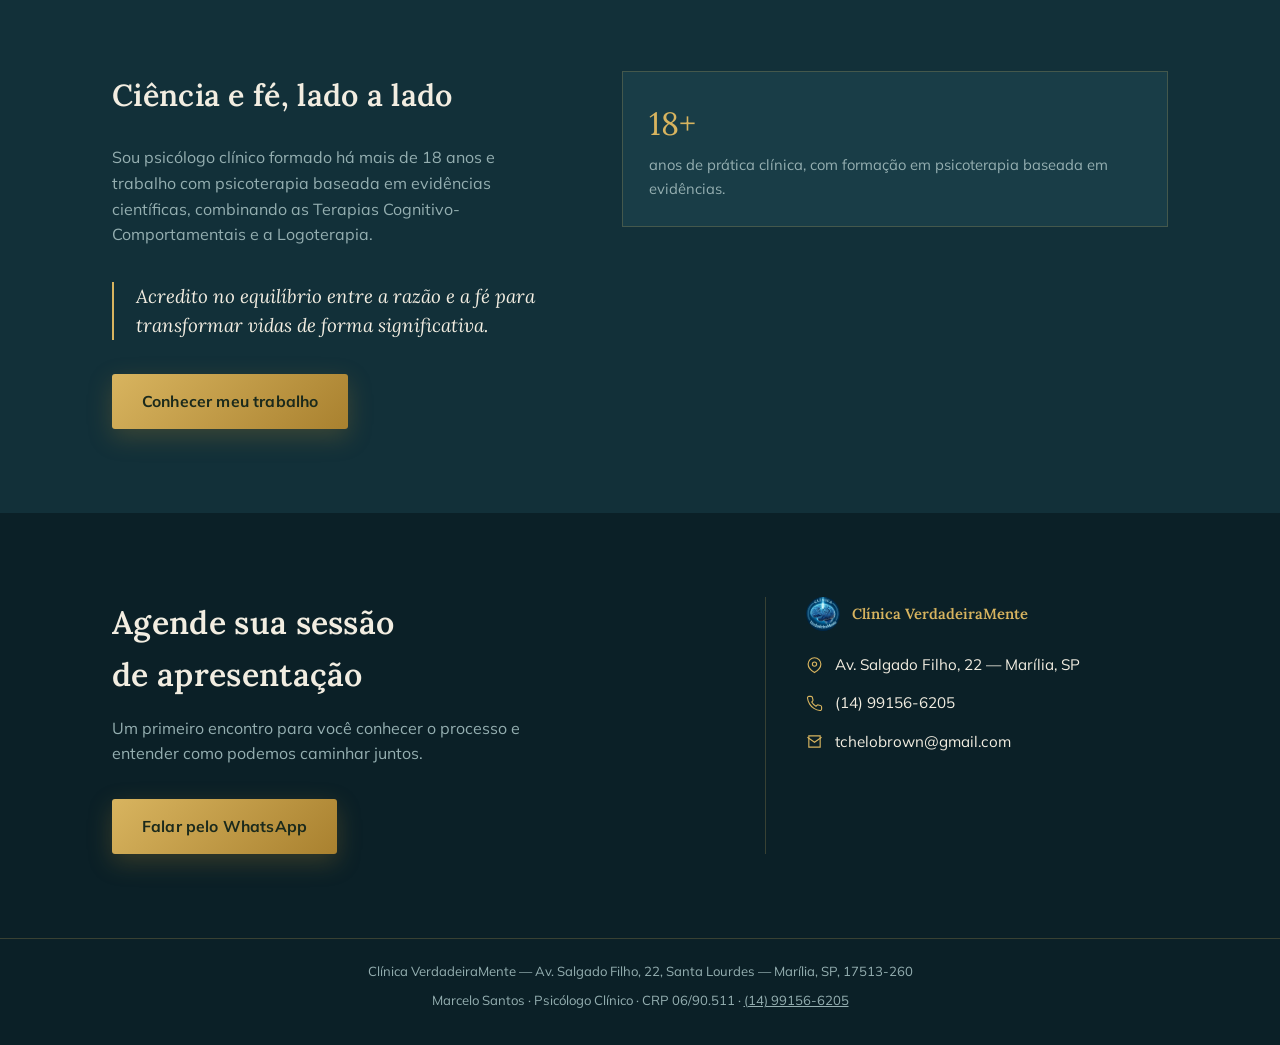
==== commit b48eb34c: "Adiciona CRP 06/90.511" ====
--- a/index.html
+++ b/index.html
@@ -212,11 +212,10 @@
   </div>
 </section>
 
-<!-- TODO Pedro: o CRP é obrigatório em divulgação (CFP). Pedir o número ao Marcelo e trocar abaixo. -->
 <footer>
   <div class="wrap">
     <p style="margin:0 0 8px;">Clínica VerdadeiraMente — Av. Salgado Filho, 22, Santa Lourdes — Marília, SP, 17513-260</p>
-    <p style="margin:0;">Marcelo Santos · Psicólogo Clínico · CRP 00/00000 · <a href="tel:+5514991566205">(14) 99156-6205</a></p>
+    <p style="margin:0;">Marcelo Santos · Psicólogo Clínico · CRP 06/90.511 · <a href="tel:+5514991566205">(14) 99156-6205</a></p>
   </div>
 </footer>
 
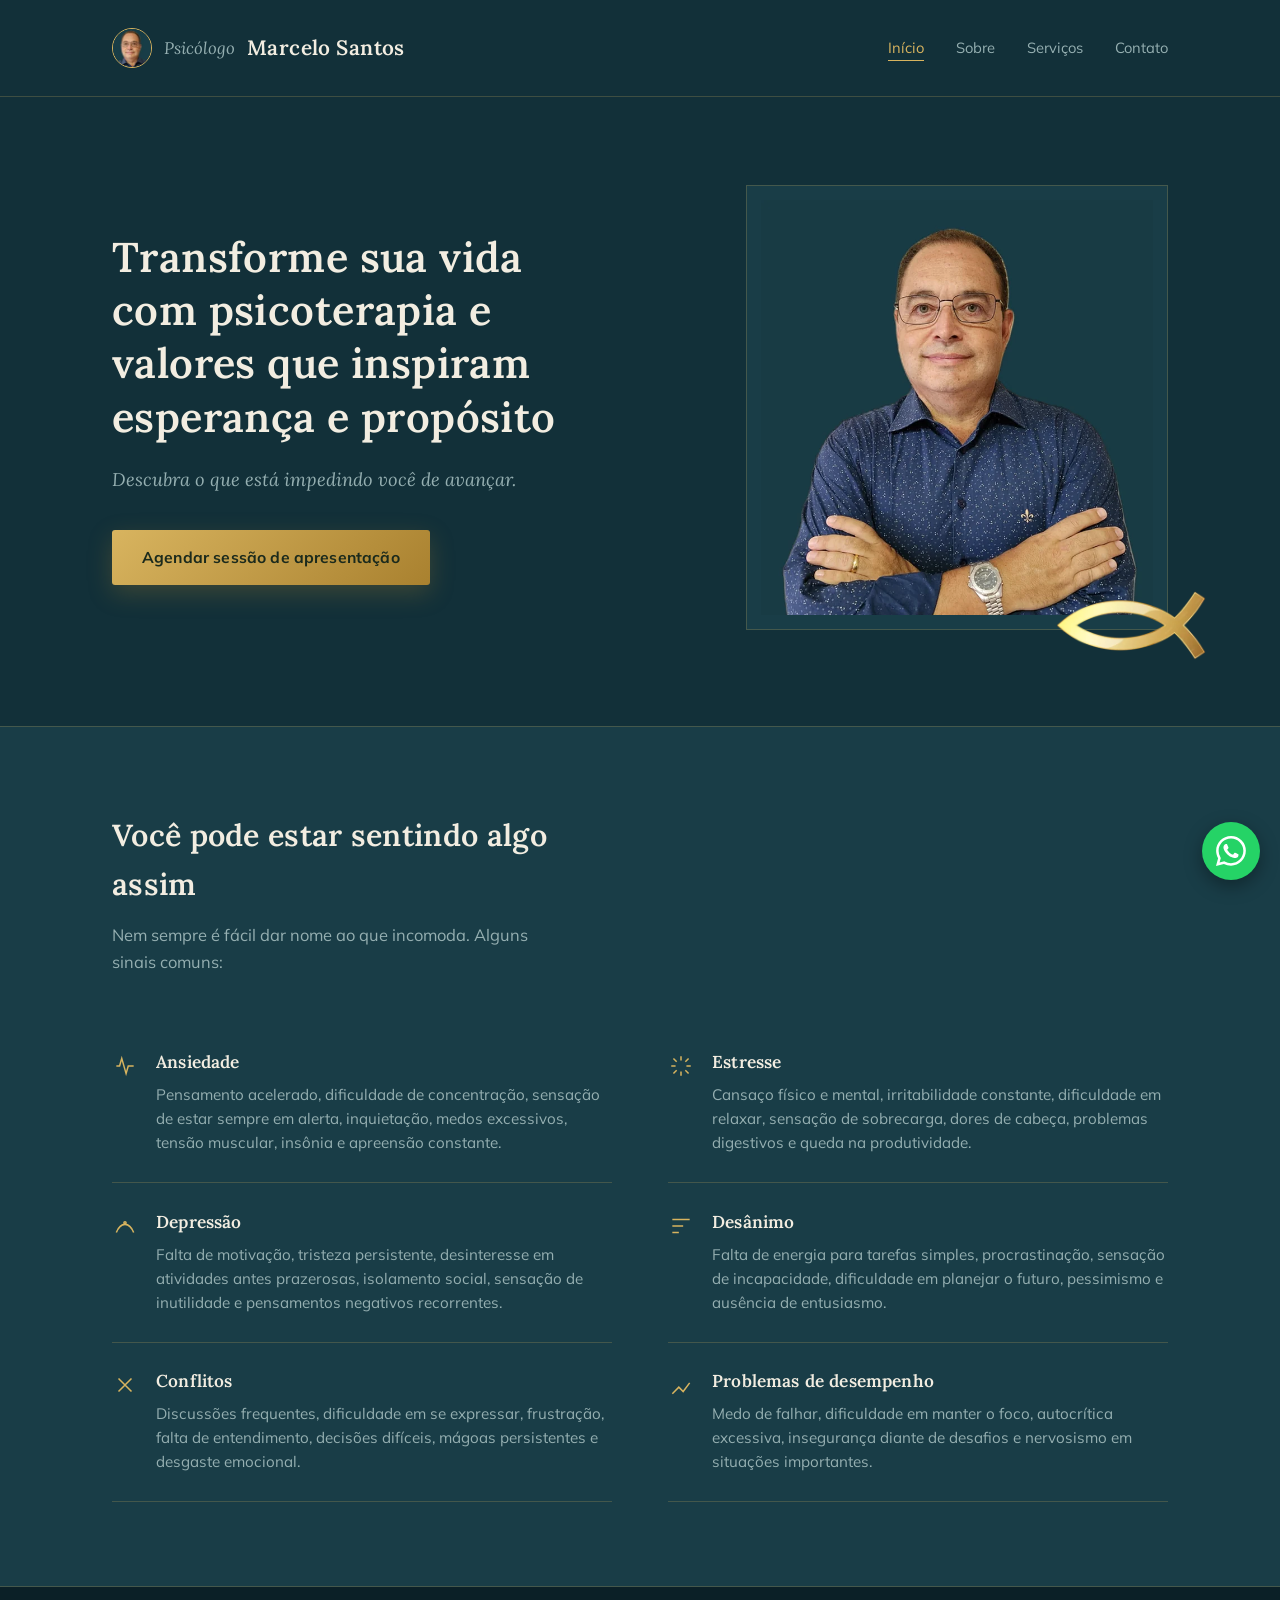
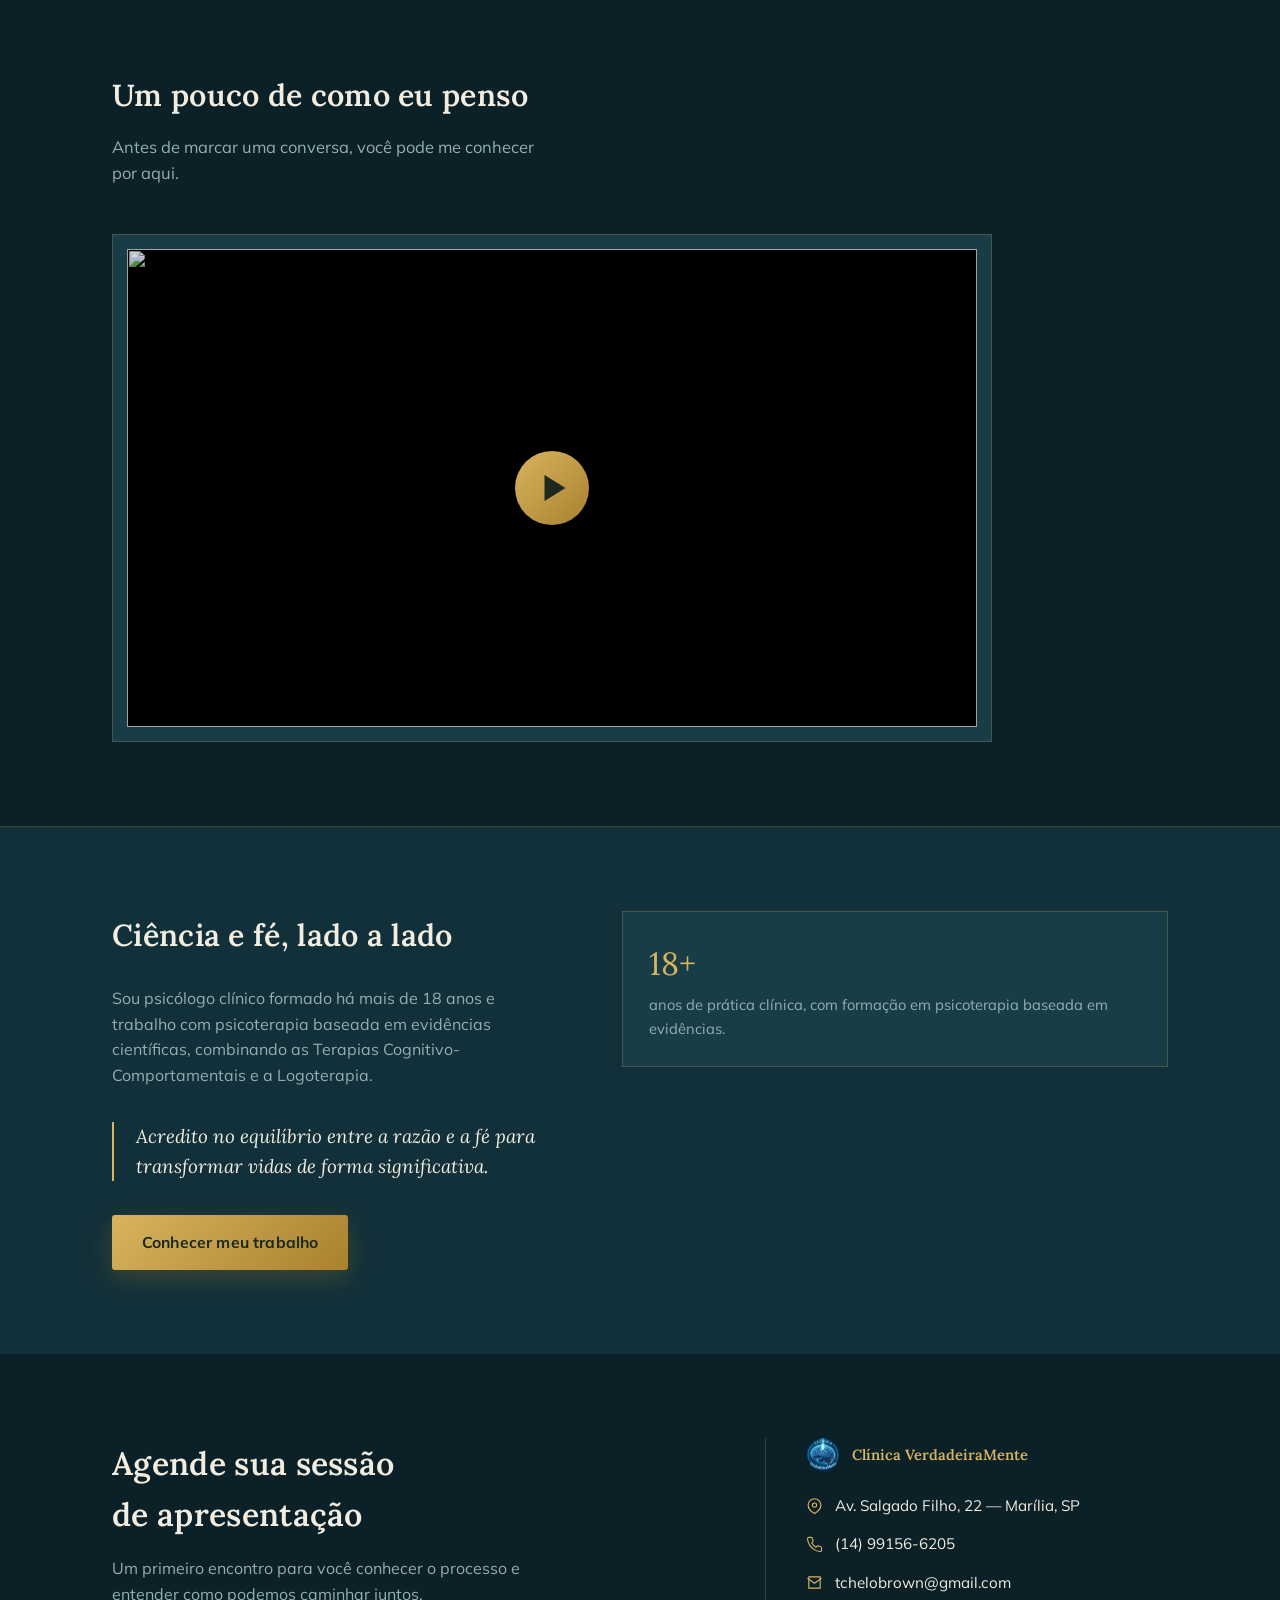
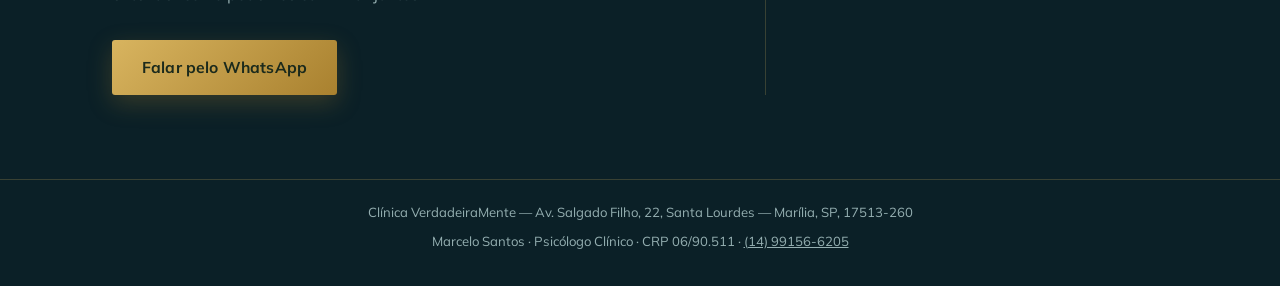
==== commit 3edfbb82: "Adiciona video do YouTube na home" ====
--- a/index.html
+++ b/index.html
@@ -5,37 +5,37 @@
 <meta name="viewport" content="width=device-width, initial-scale=1.0">
 <title>Marcelo Santos | Psicólogo clínico em Marília</title>
 <meta name="description" content="Psicoterapia baseada em evidências. Atendimento online e presencial em Marília, SP.">
-<link rel="canonical" href="https://www.psimarcelosantos.com.br/">
+<link rel="canonical" href="https://psimarcelosantos.com.br/">
 <meta property="og:type" content="website">
 <meta property="og:locale" content="pt_BR">
 <meta property="og:site_name" content="Marcelo Santos | Psicólogo clínico">
 <meta property="og:title" content="Marcelo Santos | Psicólogo clínico em Marília">
 <meta property="og:description" content="Psicoterapia baseada em evidências. Atendimento online e presencial em Marília, SP.">
-<meta property="og:url" content="https://www.psimarcelosantos.com.br/">
-<meta property="og:image" content="https://www.psimarcelosantos.com.br/assets/img/og-marcelo.jpg">
+<meta property="og:url" content="https://psimarcelosantos.com.br/">
+<meta property="og:image" content="https://psimarcelosantos.com.br/assets/img/og-marcelo.jpg">
 <meta property="og:image:width" content="1200">
 <meta property="og:image:height" content="630">
 <meta property="og:image:alt" content="Marcelo Santos, psicólogo clínico">
 <meta name="twitter:card" content="summary_large_image">
 <meta name="twitter:title" content="Marcelo Santos | Psicólogo clínico em Marília">
 <meta name="twitter:description" content="Psicoterapia baseada em evidências. Atendimento online e presencial em Marília, SP.">
-<meta name="twitter:image" content="https://www.psimarcelosantos.com.br/assets/img/og-marcelo.jpg">
+<meta name="twitter:image" content="https://psimarcelosantos.com.br/assets/img/og-marcelo.jpg">
 <link rel="icon" type="image/png" sizes="32x32" href="assets/img/favicon-32.png">
 <link rel="apple-touch-icon" href="assets/img/apple-touch-icon.png">
 <meta name="theme-color" content="#123039">
 <link rel="preconnect" href="https://fonts.googleapis.com">
 <link rel="preconnect" href="https://fonts.gstatic.com" crossorigin>
 <link href="https://fonts.googleapis.com/css2?family=Lora:ital,wght@0,400;0,500;0,600;1,400&family=Mulish:wght@400;500;600;700;800&display=swap" rel="stylesheet">
-<link rel="stylesheet" href="assets/css/style.css?v=3">
+<link rel="stylesheet" href="assets/css/style.css?v=4">
 <script type="application/ld+json">
 {
   "@context": "https://schema.org",
   "@type": "Psychologist",
-  "@id": "https://www.psimarcelosantos.com.br/#marcelo",
+  "@id": "https://psimarcelosantos.com.br/#marcelo",
   "name": "Marcelo Santos",
   "description": "Psicólogo clínico com mais de 18 anos de prática, atuando com Terapias Cognitivo-Comportamentais e Logoterapia.",
-  "url": "https://www.psimarcelosantos.com.br/",
-  "image": "https://www.psimarcelosantos.com.br/assets/img/og-marcelo.jpg",
+  "url": "https://psimarcelosantos.com.br/",
+  "image": "https://psimarcelosantos.com.br/assets/img/og-marcelo.jpg",
   "telephone": "+55-14-99156-6205",
   "email": "tchelobrown@gmail.com",
   "priceRange": "$$",
@@ -77,16 +77,16 @@
 
 <header>
   <div class="wrap">
-    <a class="brand" href="index.html" style="text-decoration:none;">
+    <a class="brand" href="/" style="text-decoration:none;">
       <img class="avatar" src="assets/img/avatar-80.webp" alt="" width="40" height="40">
       <span class="first">Psicólogo</span>
       <span class="last">Marcelo Santos</span>
     </a>
     <nav>
-      <a class="active" href="index.html">Início</a>
-      <a href="sobre.html">Sobre</a>
-      <a href="servicos.html">Serviços</a>
-      <a href="contato.html">Contato</a>
+      <a class="active" href="/">Início</a>
+      <a href="/sobre">Sobre</a>
+      <a href="/servicos">Serviços</a>
+      <a href="/contato">Contato</a>
     </nav>
   </div>
 </header>
@@ -167,13 +167,29 @@
   </div>
 </section>
 
+<section class="video" id="video">
+  <div class="wrap">
+    <div class="section-head" data-reveal>
+      <h2>Um pouco de como eu penso</h2>
+      <p>Antes de marcar uma conversa, você pode me conhecer por aqui.</p>
+    </div>
+    <div class="video-frame" data-reveal>
+      <a class="yt-facade" href="https://www.youtube.com/watch?v=BsDvIdY_Zp8" data-yt="BsDvIdY_Zp8"
+         target="_blank" rel="noopener" aria-label="Assistir ao vídeo de Marcelo Santos">
+        <img src="https://i.ytimg.com/vi/BsDvIdY_Zp8/hqdefault.jpg" alt="" width="480" height="360" loading="lazy">
+        <span class="yt-play" aria-hidden="true"></span>
+      </a>
+    </div>
+  </div>
+</section>
+
 <section class="bio">
   <div class="wrap">
     <div>
       <h2>Ciência e fé, lado a lado</h2>
       <p>Sou psicólogo clínico formado há mais de 18 anos e trabalho com psicoterapia baseada em evidências científicas, combinando as Terapias Cognitivo-Comportamentais e a Logoterapia.</p>
       <p class="pull">Acredito no equilíbrio entre a razão e a fé para transformar vidas de forma significativa.</p>
-      <a class="btn-gold" href="sobre.html">Conhecer meu trabalho</a>
+      <a class="btn-gold" href="/sobre">Conhecer meu trabalho</a>
     </div>
     <div class="bio-side" data-reveal>
       <div class="credential">
@@ -219,7 +235,7 @@
   </div>
 </footer>
 
-<script src="assets/js/reveal.js?v=2" defer></script>
+<script src="assets/js/reveal.js?v=3" defer></script>
 
 <a class="whats-float"
    href="https://wa.me/5514991566205?text=Ol%C3%A1%2C%20vim%20pelo%20site%20e%20gostaria%20de%20agendar%20uma%20sess%C3%A3o%20de%20apresenta%C3%A7%C3%A3o."
--- a/assets/css/style.css
+++ b/assets/css/style.css
@@ -516,4 +516,42 @@
   @media (prefers-reduced-motion: reduce){ .whats-float{transition:none;} }
   @media print{ .whats-float{display:none;} }
     /* logo da clínica em selo redondo */
-  .clinic-logo{border-radius:50%; object-fit:cover;}+  .clinic-logo{border-radius:50%; object-fit:cover;}
+
+    /* ================= vídeo ================= */
+  .video{background:var(--bg-darker); border-bottom:1px solid var(--line);}
+  .video-frame{
+    max-width:880px;
+    border:1px solid var(--line);
+    padding:14px;
+    background:var(--bg-panel);
+  }
+  .yt-facade, .video-frame iframe{
+    display:block; width:100%; aspect-ratio:16/9; border:0;
+  }
+  .yt-facade{position:relative; background:#000; overflow:hidden;}
+  .yt-facade img{width:100%; height:100%; object-fit:cover; opacity:.85; transition:opacity .25s ease;}
+  .yt-facade:hover img{opacity:1;}
+  .yt-play{
+    position:absolute; top:50%; left:50%;
+    width:74px; height:74px; margin:-37px 0 0 -37px;
+    border-radius:50%;
+    background:linear-gradient(135deg, var(--gold), var(--gold-deep));
+    box-shadow:0 8px 24px rgba(0,0,0,.4);
+    transition:transform .2s ease;
+  }
+  .yt-play::after{
+    content:''; position:absolute; top:50%; left:54%;
+    transform:translate(-50%,-50%);
+    border-style:solid; border-width:13px 0 13px 21px;
+    border-color:transparent transparent transparent #1b2a1c;
+  }
+  .yt-facade:hover .yt-play{transform:scale(1.06);}
+  .yt-facade:focus-visible{outline:2px solid var(--gold); outline-offset:4px;}
+  @media (max-width:520px){
+    .video-frame{padding:8px;}
+    .yt-play{width:60px; height:60px; margin:-30px 0 0 -30px;}
+  }
+  @media (prefers-reduced-motion: reduce){
+    .yt-facade img, .yt-play{transition:none;}
+  }
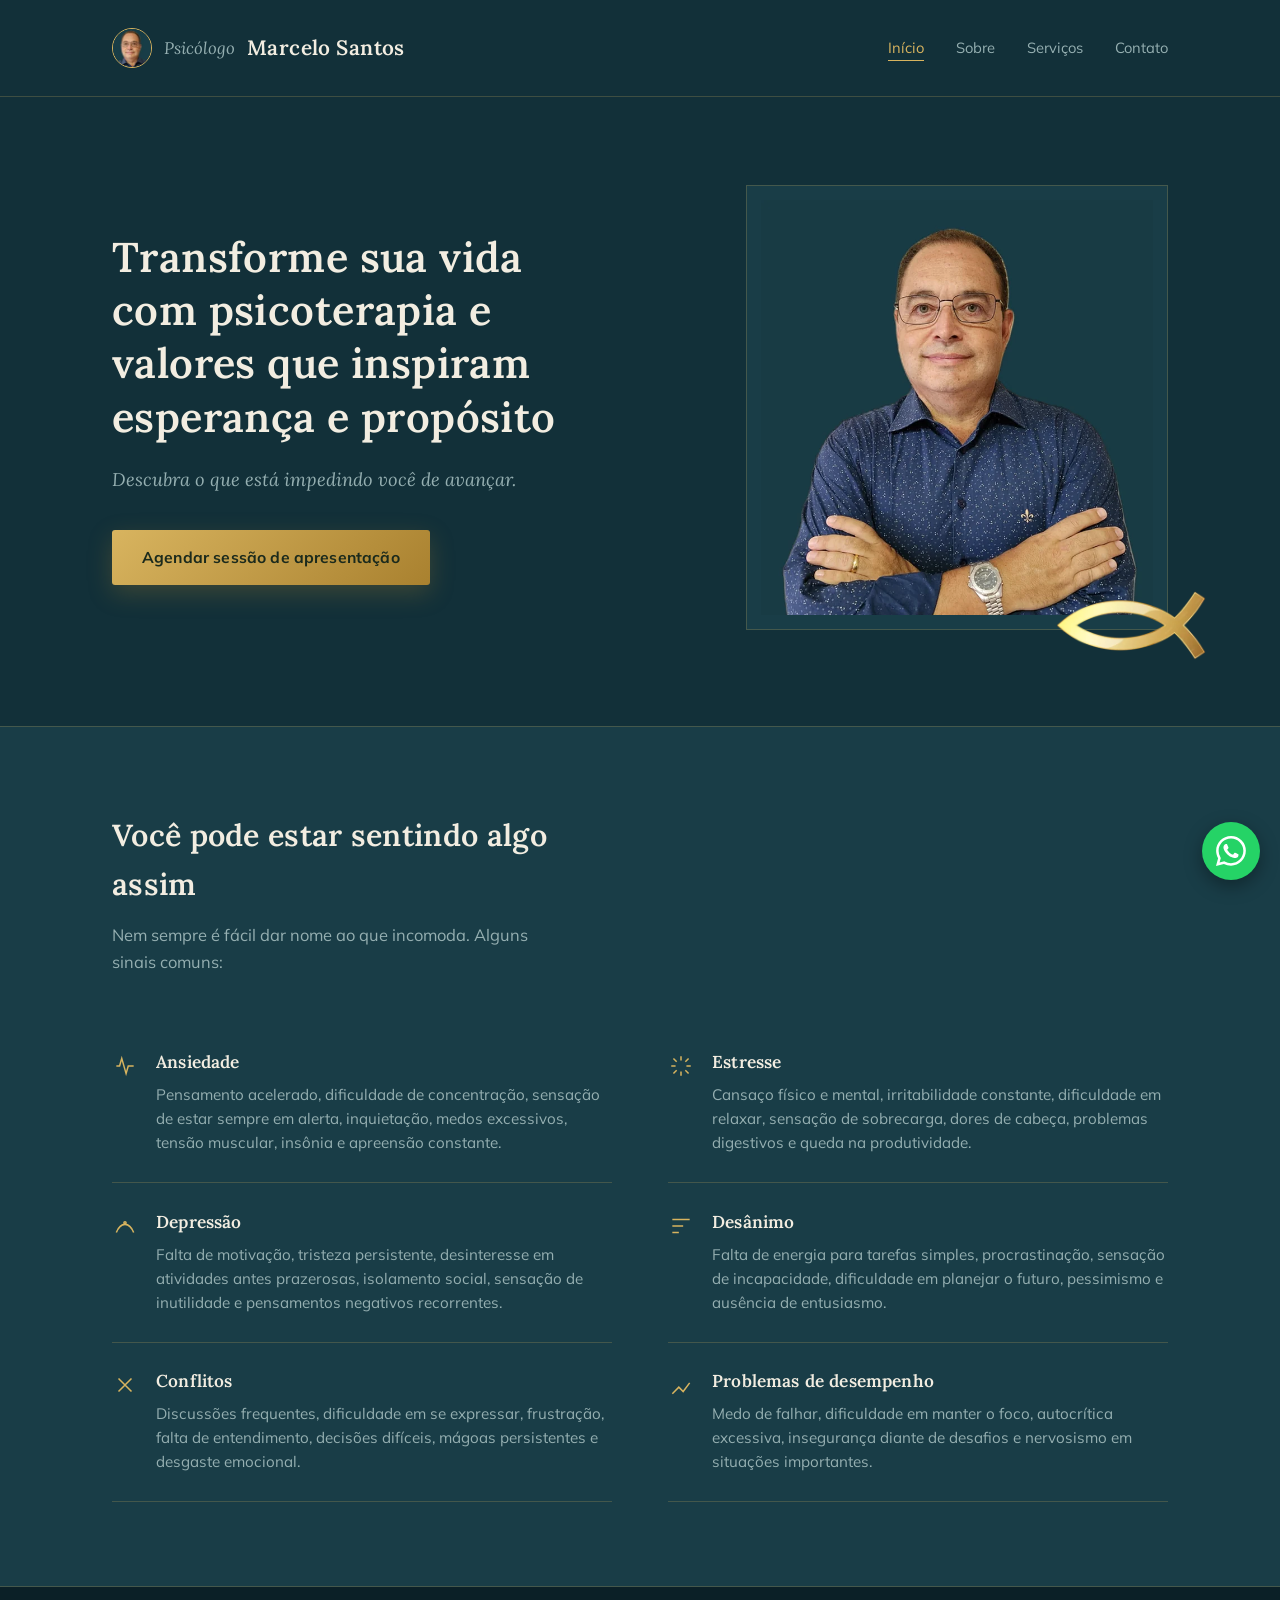
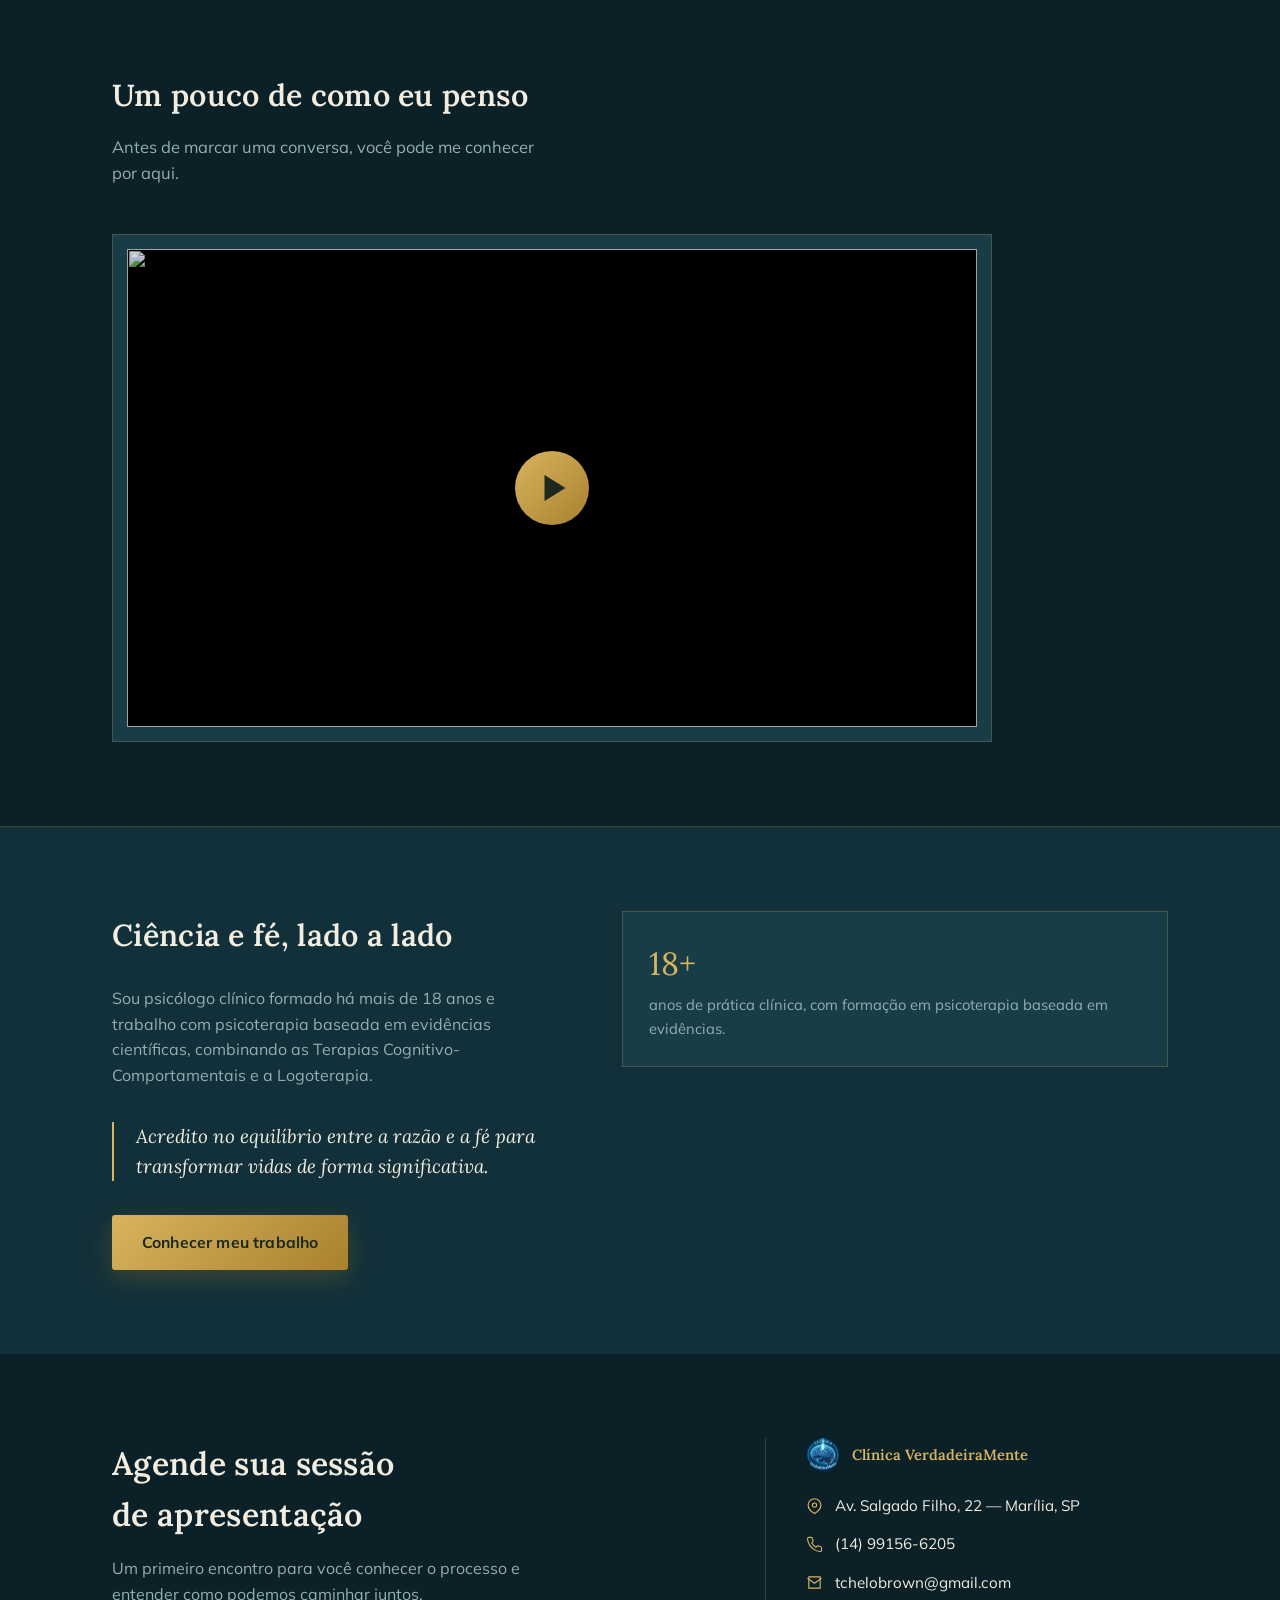
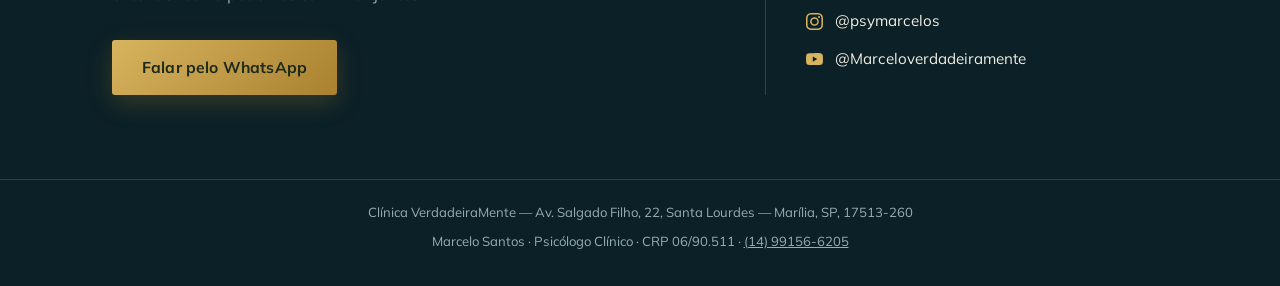
==== commit dd07234f: "Adiciona Instagram e YouTube" ====
--- a/index.html
+++ b/index.html
@@ -26,7 +26,7 @@
 <link rel="preconnect" href="https://fonts.googleapis.com">
 <link rel="preconnect" href="https://fonts.gstatic.com" crossorigin>
 <link href="https://fonts.googleapis.com/css2?family=Lora:ital,wght@0,400;0,500;0,600;1,400&family=Mulish:wght@400;500;600;700;800&display=swap" rel="stylesheet">
-<link rel="stylesheet" href="assets/css/style.css?v=4">
+<link rel="stylesheet" href="assets/css/style.css?v=5">
 <script type="application/ld+json">
 {
   "@context": "https://schema.org",
@@ -38,6 +38,7 @@
   "image": "https://psimarcelosantos.com.br/assets/img/og-marcelo.jpg",
   "telephone": "+55-14-99156-6205",
   "email": "tchelobrown@gmail.com",
+  "sameAs": ["https://www.instagram.com/psymarcelos/", "https://www.youtube.com/@Marceloverdadeiramente"],
   "priceRange": "$$",
   "address": {
     "@type": "PostalAddress",
@@ -224,6 +225,14 @@
         <svg viewBox="0 0 24 24" aria-hidden="true"><path d="M4 4h16v16H4z"/><path d="M22 6l-10 7L2 6"/></svg>
         <a href="mailto:tchelobrown@gmail.com">tchelobrown@gmail.com</a>
       </div>
+      <div class="contact-line">
+        <span class="ico-social ico-instagram" aria-hidden="true"></span>
+        <a href="https://www.instagram.com/psymarcelos/" target="_blank" rel="noopener">@psymarcelos</a>
+      </div>
+      <div class="contact-line">
+        <span class="ico-social ico-youtube" aria-hidden="true"></span>
+        <a href="https://www.youtube.com/@Marceloverdadeiramente" target="_blank" rel="noopener">@Marceloverdadeiramente</a>
+      </div>
     </div>
   </div>
 </section>
--- a/assets/css/style.css
+++ b/assets/css/style.css
@@ -554,4 +554,15 @@
   }
   @media (prefers-reduced-motion: reduce){
     .yt-facade img, .yt-play{transition:none;}
-  }+  }
+    /* ícones de redes sociais no bloco de contato */
+  .ico-social{
+    display:inline-block; flex:none;
+    width:17px; height:17px;
+    background:var(--gold);
+    -webkit-mask-position:center; mask-position:center;
+    -webkit-mask-size:contain; mask-size:contain;
+    -webkit-mask-repeat:no-repeat; mask-repeat:no-repeat;
+  }
+  .ico-instagram{-webkit-mask-image:url("../img/instagram.svg"); mask-image:url("../img/instagram.svg");}
+  .ico-youtube{-webkit-mask-image:url("../img/youtube.svg"); mask-image:url("../img/youtube.svg");}
